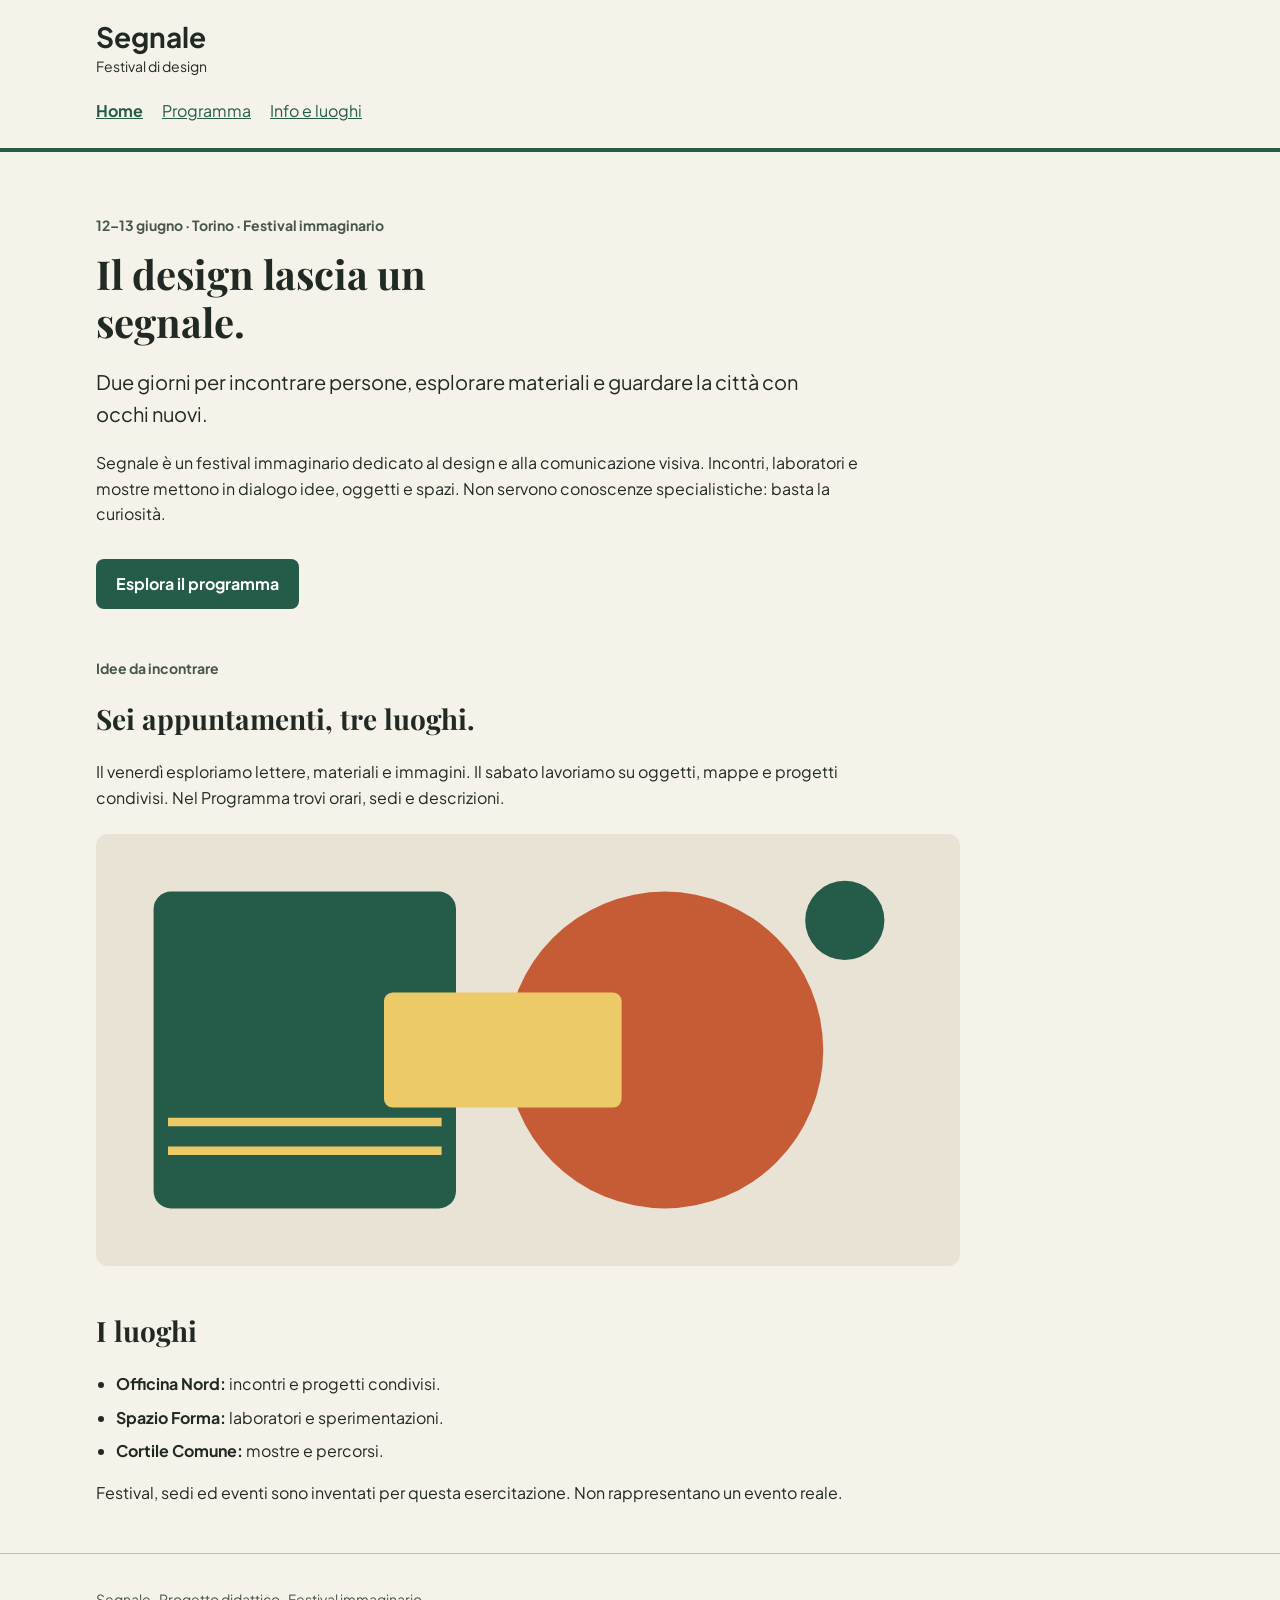
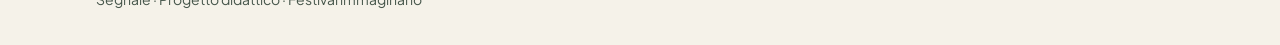
==== index.html @ 1cc1863e "festival-segnale-finale" ====
<!doctype html>
<html lang="it">
<head>
  <meta charset="utf-8">
  <meta name="viewport" content="width=device-width, initial-scale=1">
  <title>Segnale — Festival di design</title>
  <link rel="preconnect" href="https://fonts.googleapis.com">
  <link rel="preconnect" href="https://fonts.gstatic.com" crossorigin>
  <link href="https://fonts.googleapis.com/css2?family=Playfair+Display:ital,wght@0,600;0,700;1,400&family=Plus+Jakarta+Sans:ital,wght@0,400;0,600;0,700;1,400&display=swap" rel="stylesheet">
  <link rel="stylesheet" href="style.css">
</head>
<body>
  <a class="skip-link" href="#contenuto">Vai al contenuto</a>
  <header class="site-header">
    <div class="container">
      <a class="brand" href="index.html">Segnale<span>Festival di design</span></a>
      <nav aria-label="Navigazione principale">
        <a href="index.html" aria-current="page">Home</a>
        <!-- Da completare: collegare questa voce alla pagina Programma. -->
        <a href="programma.html">Programma</a>
        <a href="info.html">Info e luoghi</a>
      </nav>
    </div>
  </header>

  <main id="contenuto" class="container">
    <section class="intro" aria-labelledby="titolo-home">
      <p class="eyebrow">12–13 giugno · Torino · Festival immaginario</p>
      <h1 id="titolo-home">Il design lascia un segnale.</h1>
      <p class="lead">Due giorni per incontrare persone, esplorare materiali e guardare la città con occhi nuovi.</p>
      <p class="reading-text">Segnale è un festival immaginario dedicato al design e alla comunicazione visiva. Incontri, laboratori e mostre mettono in dialogo idee, oggetti e spazi. Non servono conoscenze specialistiche: basta la curiosità.</p>
      <!-- Da completare: anche questo collegamento deve aprire il Programma. -->
      <a class="button-link" href="programma.html">Esplora il programma</a>
    </section>

    <section class="content-section" aria-labelledby="titolo-festival">
      <p class="eyebrow">Idee da incontrare</p>
      <h2 id="titolo-festival">Sei appuntamenti, tre luoghi.</h2>
      <p class="reading-text">Il venerdì esploriamo lettere, materiali e immagini. Il sabato lavoriamo su oggetti, mappe e progetti condivisi. Nel Programma trovi orari, sedi e descrizioni.</p>
      <img class="festival-image" src="assets/festival.svg" alt="Composizione geometrica di cerchi e rettangoli nei colori del festival" width="1200" height="600">
    </section>

    <section class="content-section" aria-labelledby="titolo-luoghi">
      <h2 id="titolo-luoghi">I luoghi</h2>
      <ul class="venues">
        <li><strong>Officina Nord:</strong> incontri e progetti condivisi.</li>
        <li><strong>Spazio Forma:</strong> laboratori e sperimentazioni.</li>
        <li><strong>Cortile Comune:</strong> mostre e percorsi.</li>
      </ul>
      <p class="reading-text">Festival, sedi ed eventi sono inventati per questa esercitazione. Non rappresentano un evento reale.</p>
    </section>
  </main>

  <footer class="site-footer"><div class="container"><p>Segnale · Progetto didattico · Festival immaginario</p></div></footer>
</body>
</html>
---- style.css ----
/* Stile iniziale: tipografia, colori e variabili CSS sono già predisposti.
   Lavoreremo su collegamenti, CSS condiviso e disposizione delle schede. */

/* Scelte comuni: ogni regola usa var() per richiamarne il valore. */
:root {
  --colore-primario: #245c49;
  --colore-primario-scuro: #173f32;
  --colore-sfondo: #f5f2e9;
  --colore-testo: #202923;
  --font-testo: "Plus Jakarta Sans", -apple-system, BlinkMacSystemFont, "Segoe UI", Roboto, sans-serif;
  --font-titoli: "Playfair Display", Georgia, serif;
}

* {
  box-sizing: border-box;
}

body {
  margin: 0;
  background: var(--colore-sfondo);
  color: var(--colore-testo);
  font-family: var(--font-testo);
  font-size: 1rem;
  line-height: 1.6;
}

a {
  color: var(--colore-primario);
}

a:hover {
  text-decoration-thickness: 3px;
}

a:focus-visible {
  outline: 3px solid var(--colore-testo);
  outline-offset: 4px;
}

.container {
  width: 92%;
  max-width: 68rem;
  margin: 0 auto;
}

.site-header {
  padding: 1.25rem 0;
  border-bottom: 4px solid var(--colore-primario);
}

.brand {
  display: inline-block;
  color: var(--colore-testo);
  font-size: 1.75rem;
  font-weight: bold;
  line-height: 1.2;
  text-decoration: none;
}

.brand span {
  display: block;
  margin-top: 0.25rem;
  font-size: 0.875rem;
  font-weight: normal;
}

nav {
  margin-top: 1rem;
}

nav a {
  display: inline-block;
  margin-right: 1rem;
  padding: 0.25rem 0;
}

nav a[aria-current="page"] {
  font-weight: bold;
}

.intro {
  padding: 3rem 0 1rem;
}

.eyebrow,
.event-meta {
  color: #46564b;
  font-size: 0.875rem;
  font-weight: bold;
}

h1,
h2,
h3 {
  font-family: var(--font-titoli);
  line-height: 1.2;
}

h1 {
  max-width: 18ch;
  margin: 0.75rem 0 1.25rem;
  font-size: 2.5rem;
}

h2 {
  font-size: 1.75rem;
}

h3 {
  margin: 0.5rem 0 0.75rem;
  font-size: 1.375rem;
}

.lead {
  max-width: 48ch;
  font-size: 1.25rem;
}

.reading-text {
  max-width: 65ch;
}

.button-link {
  display: inline-block;
  margin-top: 1rem;
  padding: 0.75rem 1.25rem;
  border-radius: 0.5rem;
  background: var(--colore-primario);
  color: #ffffff;
  font-weight: bold;
  text-decoration: none;
}

.button-link:hover {
  background: var(--colore-primario-scuro);
}

.content-section {
  margin: 2rem 0 3rem;
}

.festival-image {
  display: block;
  width: 100%;
  max-width: 54rem;
  height: auto;
  margin-top: 1.5rem;
  border-radius: 0.75rem;
}

.venues {
  padding-left: 1.25rem;
}

.venues li {
  margin-bottom: 0.5rem;
}

.event-grid {
  display: grid;
  grid-template-columns: minmax(0, 1fr);
  gap: 1.25rem;
}

@media (min-width: 600px) {
  .event-grid {
    grid-template-columns: repeat(2, minmax(0, 1fr));
  }
}

.event-card {
  min-width: 0;
  overflow: hidden;
  border: 1px solid #b7c0b7;
  border-radius: 0.75rem;
  background: #ffffff;
}

@media (min-width: 1024px) {
  .event-grid {
    grid-template-columns: repeat(3, minmax(0, 1fr));
  }
}

.event-card img {
  display: block;
  width: 100%;
  height: auto;
}

.event-body {
  padding: 1.25rem;
}

.event-body p:last-child {
  margin-bottom: 0;
}

.event-place {
  color: #46564b;
  font-size: 0.875rem;
}

.site-footer {
  padding: 1.25rem 0;
  border-top: 1px solid #b7c0b7;
  color: #46564b;
  font-size: 0.875rem;
}

.skip-link {
  position: absolute;
  top: -6rem;
  left: 1rem;
  padding: 0.75rem 1rem;
  background: #ffffff;
  color: var(--colore-testo);
}

.skip-link:focus {
  top: 1rem;
}

/* Qui aggiungeremo la media query durante la demo. */
/* Stili specifici per la galleria Swiper nella pagina Info */
.info-swiper {
  width: 100%;
  max-width: 54rem;
  margin-top: 1.5rem;
  border-radius: 0.75rem;
  overflow: hidden;
  border: 1px solid #b7c0b7;
  background: #ffffff;
}

.info-swiper .swiper-slide img {
  display: block;
  width: 100%;
  height: auto;
}

.swiper-caption {
  padding: 1rem 1.25rem;
  margin: 0;
  background: #ffffff;
  font-size: 0.95rem;
  color: var(--colore-testo);
  border-top: 1px solid #e2e8e2;
}
/* Personalizzazione dei controlli di Swiper con i colori del festival */
.info-swiper {
  position: relative;
}

.info-swiper .swiper-button-next,
.info-swiper .swiper-button-prev {
  color: var(--colore-primario);
}

.info-swiper .swiper-pagination-bullet-active {
  background: var(--colore-primario);
}

/* Stile per la mappa uMap incorporata */
#mappa-sedi {
  display: block;
  width: 100%;
  max-width: 54rem;
  height: 400px;
  border: 1px solid #b7c0b7;
  border-radius: 0.75rem;
  margin-top: 1.5rem;
  margin-bottom: 0.75rem;
}

.map-fullscreen-link {
  margin-bottom: 1.5rem;
  font-size: 0.95rem;
}

/* Frecce Swiper: stato normale */
.swiper-button-prev,
.swiper-button-next {
  width: 44px;
  height: 44px;
  background-color: #ffffff; /* Sfondo iniziale bianco */
  border: 1px solid var(--colore-primario);
  border-radius: 50%;
  color: var(--colore-primario) !important; /* Freccia verde */
  transition: background-color 0.3s ease, color 0.3s ease;
}

/* Modifica la dimensione della freccia interna per farla stare bene nel cerchio */
.swiper-button-prev::after,
.swiper-button-next::after {
  font-size: 0.5rem;
  font-weight: bold;
}

/* Effetto hover: scambio colori (sfondo verde, freccia bianca) */
.swiper-button-prev:hover,
.swiper-button-next:hover {
  background-color: var(--colore-primario) !important; /* Sfondo verde */
  color: #ffffff !important; /* Freccia bianca */
}

.swiper-button-prev:focus-visible,
.swiper-button-next:focus-visible {
  outline: 3px solid var(--colore-testo);
  outline-offset: 4px;
}
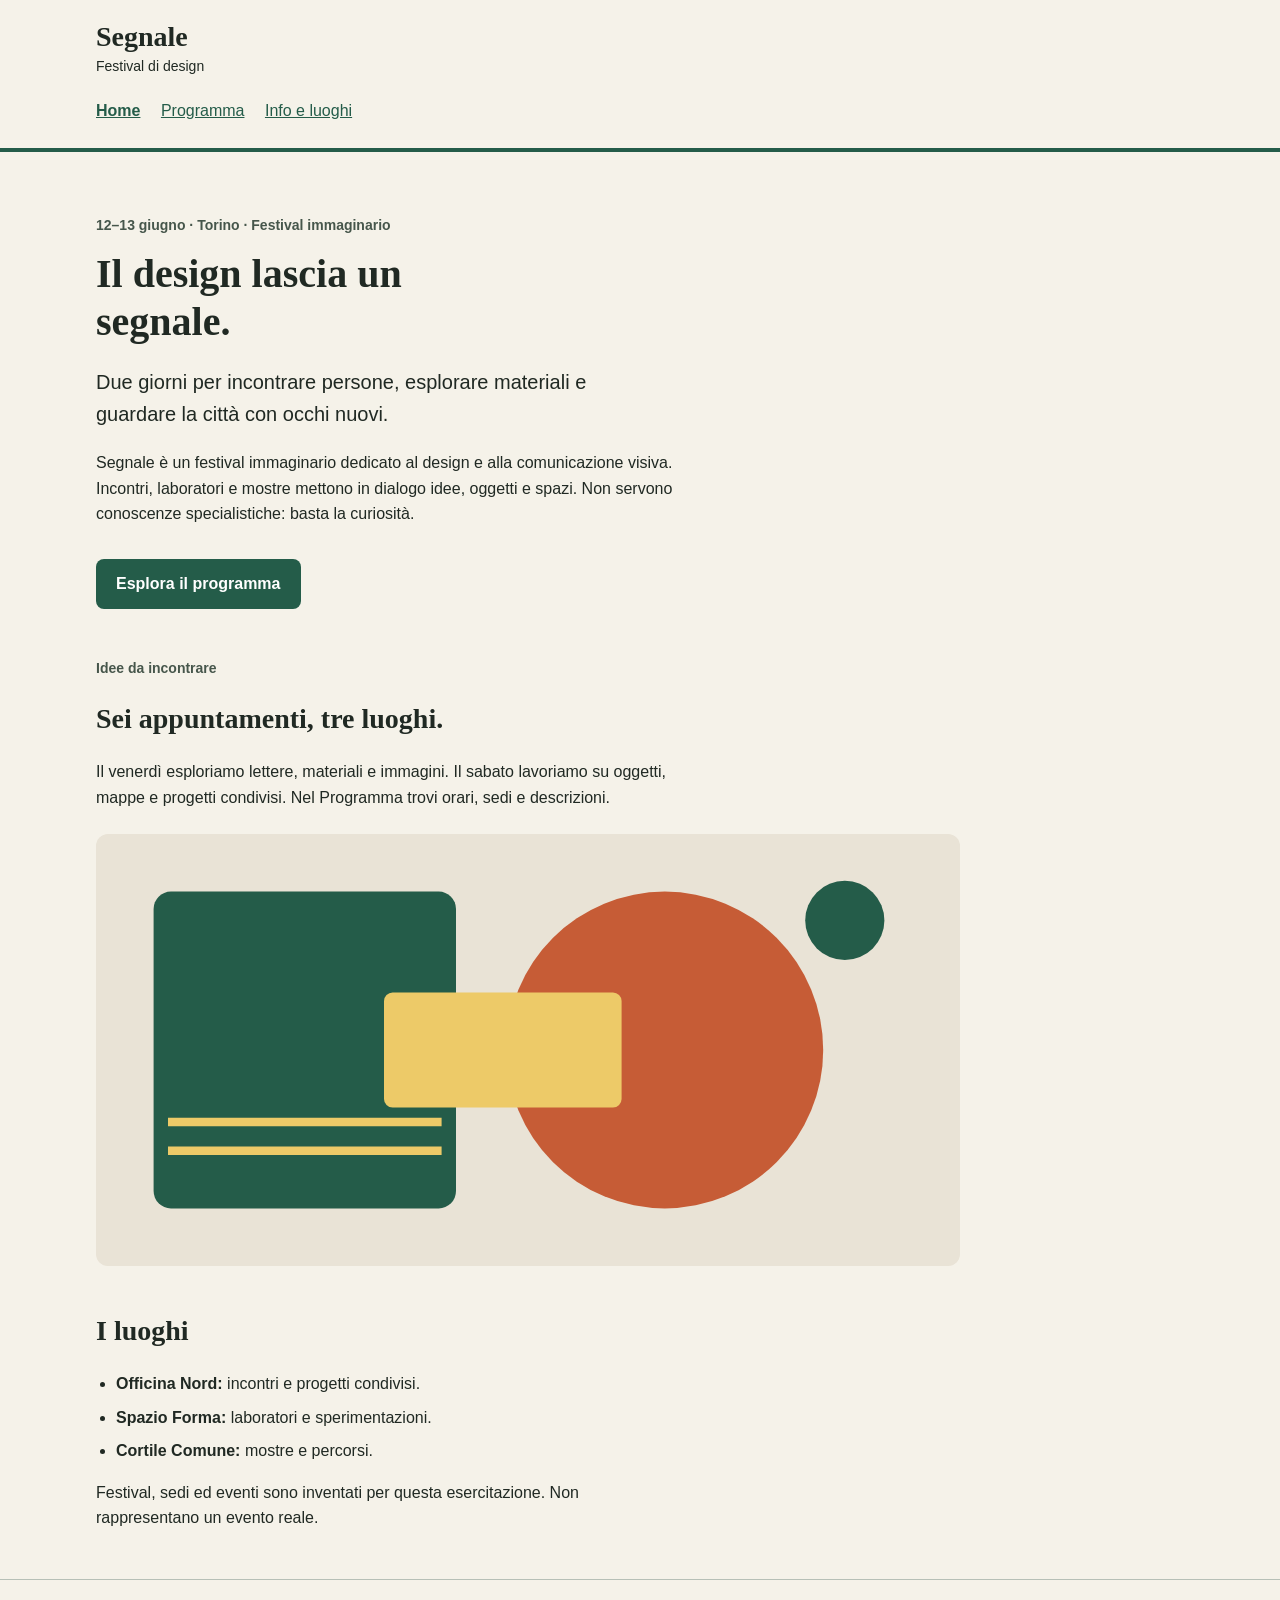
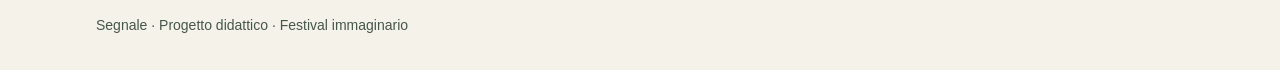
==== commit 7a9493d6: "modifica#2" ====
--- a/index.html
+++ b/index.html
@@ -4,9 +4,8 @@
   <meta charset="utf-8">
   <meta name="viewport" content="width=device-width, initial-scale=1">
   <title>Segnale — Festival di design</title>
-  <link rel="preconnect" href="https://fonts.googleapis.com">
-  <link rel="preconnect" href="https://fonts.gstatic.com" crossorigin>
-  <link href="https://fonts.googleapis.com/css2?family=Playfair+Display:ital,wght@0,600;0,700;1,400&family=Plus+Jakarta+Sans:ital,wght@0,400;0,600;0,700;1,400&display=swap" rel="stylesheet">
+    <link rel="preconnect" href="https://api.fontshare.com" crossorigin>
+    <link href="https://api.fontshare.com/v2/css?f[]=erode@401,600,700&f[]=nunito@400,401,600,700&display=swap" rel="stylesheet">
   <link rel="stylesheet" href="style.css">
 </head>
 <body>
--- a/style.css
+++ b/style.css
@@ -7,8 +7,8 @@
   --colore-primario-scuro: #173f32;
   --colore-sfondo: #f5f2e9;
   --colore-testo: #202923;
-  --font-testo: "Plus Jakarta Sans", -apple-system, BlinkMacSystemFont, "Segoe UI", Roboto, sans-serif;
-  --font-titoli: "Playfair Display", Georgia, serif;
+  --font-testo: "Nunito", -apple-system, BlinkMacSystemFont, "Segoe UI", Roboto, sans-serif;
+  --font-titoli: "Erode", Georgia, serif;
 }
 
 * {
@@ -51,6 +51,7 @@
 .brand {
   display: inline-block;
   color: var(--colore-testo);
+  font-family: var(--font-titoli);
   font-size: 1.75rem;
   font-weight: bold;
   line-height: 1.2;
@@ -60,6 +61,7 @@
 .brand span {
   display: block;
   margin-top: 0.25rem;
+  font-family: var(--font-testo);
   font-size: 0.875rem;
   font-weight: normal;
 }
